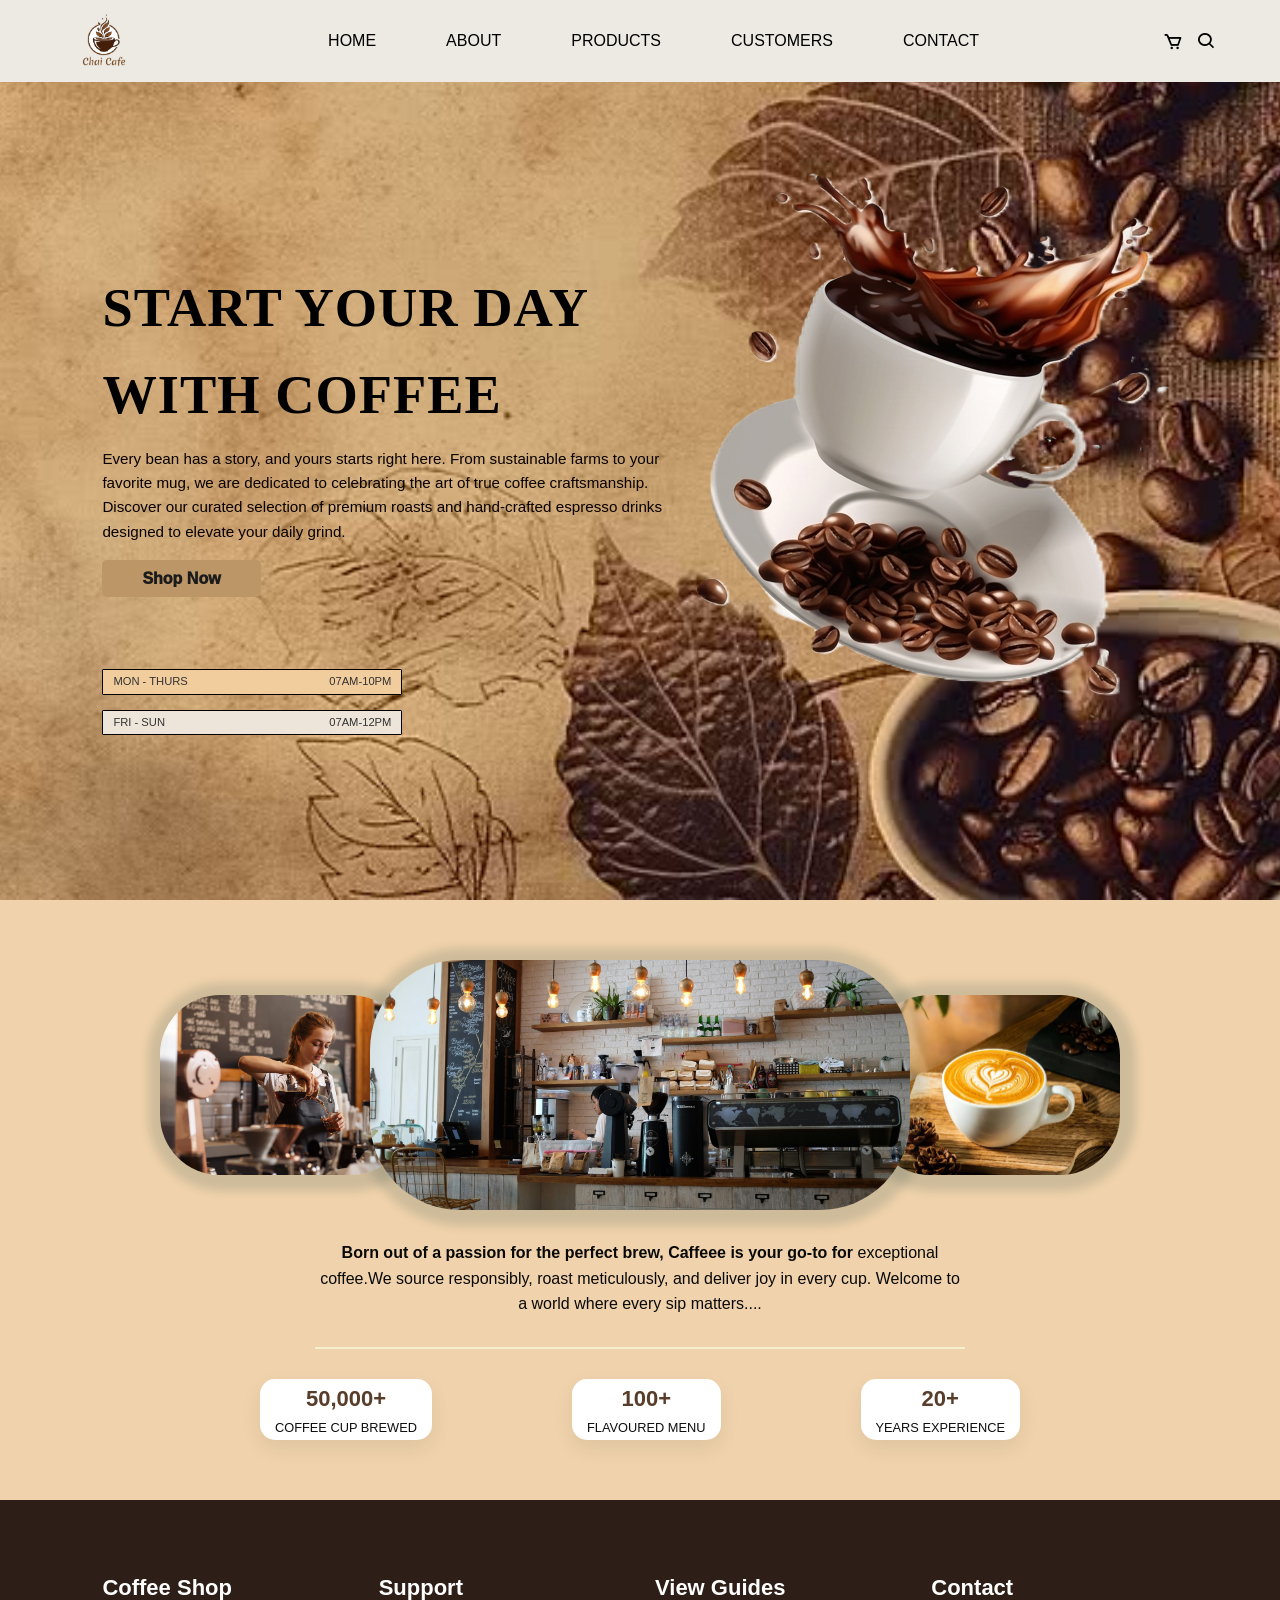
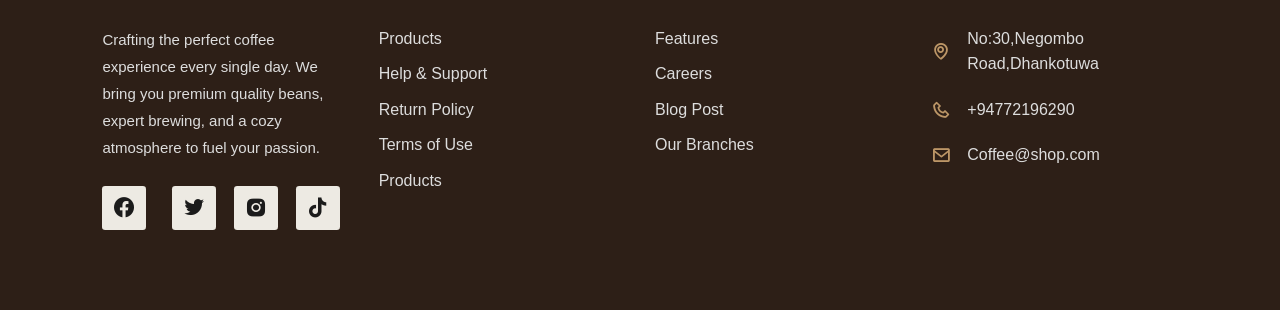
==== index.html @ ee3490d7 "Add files via upload" ====
<!DOCTYPE html>
<html lang="en">
<head>
    <meta charset="UTF-8">
    <meta name="viewport" content="width=device-width, initial-scale=1.0">
    <title>Responsive Coffee Shop Web Site </title>
    <link rel="stylesheet" href="style.css">
    <link rel="stylesheet"
    href="http://unpkg.com/boxicons@latest/css/boxicons.min.css">
</head>
<body>
   <!--Navbar-->
   <header>
     <a href="#" class="logo">
         <img src="img/logo.png" alt="">
     </a>
     <!--Menu Icon-->
     <i class='bx bx-menu' id="menu-icon"></i>
     <!--Links-->
     <ul class="navbar">
         <li><a href="home.html" class="active">Home</a></li>
         <li><a href="about.html">About</a></li>
         <li><a href="products.html">Products</a></li>
         <li><a href="customers.html">Customers</a></li>
         <li><a href="contact.html">Contact</a></li>
     </ul>
     <!--Icons-->
     <div class="header-icon">
         <i class='bx bx-cart' ></i>
         <i class='bx bx-search' id="Search-icon" ></i>
     </div>

     <!--search box-->
     <div class="search-box">
         <input type="search" placeholder="Search Here">
     </div>
   </header>
   <!--Home-->
   <section class="home" id="home">
     <div class="home-text">
         <h1>Start Your Day<br>with Coffee</h1>
         <p>Every bean has a story, and yours starts right here. From sustainable farms to your 
            favorite mug, we are dedicated to celebrating the art of true coffee craftsmanship. 
            Discover our curated selection of premium roasts and hand-crafted espresso drinks 
            designed to elevate your daily grind.</p>
         <a href="products.html" class="btn" >Shop Now</a><br><br><br><br>

         <div class="timing-container">
         <div class="time-row-1">
            <span class="day">MON - THURS</span>
            <span class="time">07AM-10PM</span>
        </div>

        <div class="time-row-2">
            <span class="day">FRI - SUN</span>
            <span class="time">07AM-12PM</span>
        </div>
        </div>
        
     </div>
     <div class="home-img">
        <img src="img/coffee cup.png" alt="">
     </div>
   </section>
   <!--stat section-->
   <section class="stat-section">
     <div class="img-group">
        <img src="img/left img.jpeg" class="side-img" alt="">
        <img src="img/center img.jpg" class="mid-img" alt="">
        <img src="img/right img.webp" class="side-img" alt="">
     </div>
     <div class="stat-dese"><p><strong>Born out of a passion for the perfect brew, Caffeee is your go-to 
        for</strong> exceptional coffee.We source responsibly, roast meticulously, and deliver joy 
        in every cup.  Welcome to a world where every sip matters....</p>
    </div>
     <div class="counters">
        <div class="box"><h3>50,000+</h3><p>Coffee Cup Brewed</p></div>
        <div class="box"><h3>100+</h3><p>Flavoured Menu</p></div>
        <div class="box"><h3>20+</h3><p>Years Experience</p></div>
     </div>
   </section>
   <!--Footer Section-->
   <section class="footer">
     <div class="footer-box">
         <h3>Coffee Shop</h3>
          <p>Crafting the perfect coffee experience every single day. We bring you premium quality 
            beans, expert brewing, and a cozy atmosphere to fuel your passion.
        </p>

          <div class="social">
            <a href="#"><i class='bx bxl-facebook-circle'></i><a>
            <a href="#"><i class='bx bxl-twitter'></i></a>
            <a href="#"><i class='bx bxl-instagram-alt' ></i></a>
            <a href="#"><i class='bx bxl-tiktok' ></i></a>
          </div>
       </div>

        <div class="footer-box">
            <h3>Support</h3>
            <li><a href="#">Products</a></li>
            <li><a href="#">Help & Support</a></li>
            <li><a href="#">Return Policy</a></li>
            <li><a href="#">Terms of Use</a></li>
            <li><a href="#">Products</a></li>
         </div>

        <div class="footer-box">
            <h3>View Guides</h3>
            <li><a href="#">Features</a></li>
            <li><a href="#">Careers</a></li>
            <li><a href="#">Blog Post</a></li>
            <li><a href="#">Our Branches</a></li>
        </div>

        <div class="footer-box">
            <h3>Contact</h3>
            <div class="contact">
                <span><i class='bx bx-map' ></i>No:30,Negombo Road,Dhankotuwa</span>
                <span><i class='bx bx-phone' ></i>+94772196290</span>
                <span><i class='bx bx-envelope' ></i>Coffee@shop.com</span>
            </div>
        </div>  
   </section>
   <script src="script.js"></script>
</body>
</html>
---- style.css ----
*{
    font-family: cursive;
    margin: 0;
    padding: 0;
    box-sizing: border-box;
    scroll-padding-top: 4rem;
    scroll-behavior: smooth;
    list-style: none;
    text-decoration: none;

}
:root{
    --main-color:#bc9667;
    --secondery-color:#edeae3;
    --text-color:#1b1b1b;
    --bg-color:#fff;

    --box-shadow: 2px 2px 10px 14px rgb(14 55 54 / 15%); 
}
section{
    padding: 50px 100px;
}
img{
    width: 100%;
}
body{
    color: var(--text-color);
    overflow-x: hidden;
}
header{
    position: fixed;
    width: 100%;
    top: 0;
    right: 0;
    z-index: 1000;
    display: flex;
    justify-content: space-between;
    align-items: center;
    padding: 1px 5%;
    background: var(--secondery-color);
    transition: 0.5s linear;
}
.logo img{
    width: 80px;
}
.navbar{
    display: flex;
    align-items: center;
    gap: 40px;
}
.navbar li{
    display: inline-block;
}
.navbar a{
    color: black;
    font-size: 16px;
    text-transform: uppercase;
    font-weight: 500;
    padding: 8px 15px;
}
.navbar a:hover{
    background-color: var(--main-color);
    border-radius: 0.2rem;
    transition: 0.5s all linear;
}
.header-icon{
    font-size: 20px;
    cursor: pointer;
    z-index: 10000;
    display: flex;
    column-gap: 0.8rem;
}
.header-icon .bx{
    color: black;
}
#menu-icon{
    color: var(--bg-color);
    font-size: 24px;
    z-index: 100001;
    cursor: pointer;
    display: none;
}
.search-box{
    position: absolute;
    top: -100%;
    left: 50%;
    transform: translate(-50%);
    background: var(--bg-color);
    width: 100%;
}
.search-box.active{
    top: 110%;
    box-shadow: var(--box-shadow);
    transition: 0.25s all linear;
}
.search-box input{
    padding: 20px;
    border: none;
    outline: none;
    width: 100%;
    font-size: 1rem;
    color: var(--main-color);
}
.search-box input::placeholder{
    font-size: 20px;
    font-weight: 500;
}
/*home*/
.home{
    width: 100%;
    min-height: 100vh;
    background: url(img/background\ 4.jpg);
    background-repeat: no-repeat;
    background-size: cover;
    background-position: center;
    display: grid;
    grid-template-columns: repeat(auto-fit,minmax(17rem,auto));
    align-items: center;
    gap: 1.5rem;
}
.home-text h1{
    font-size: 3.4rem;
    font-family: Cambria, Cochin, Georgia, Times, 'Times New Roman', serif;
    color: black;
    text-transform: uppercase;
    letter-spacing: 1px;
    margin-top: 100px;
}
.home-text p{
    font-size: 0.95rem;
    font-family: sans-serif;
    font: bold;
    color: rgb(8, 0, 0);
    margin: 0.5rem 0 1.4rem;
}
.btn{
    padding: 10px 40px;
    border-radius: 0.3rem;
    background-color: var(--main-color);
    color: var(--text-color);
    font-weight: 1000;
}
.btn:hover{
    background: #8a6f4b;
}
.timing-container{

    left: 100px;
    max-width: 300px;
    display: flex;
    flex-direction: column;
    gap: 15px;
}
.time-row-1{
    display: flex;
    justify-content: space-between;
    align-items: center;
    background-color: #f1cc9d;
    padding: 3px 10px;
    border-radius: 1px;
    border: 1px solid black;
    font-size: 0.7rem;
}
.time-row-2{
    display: flex;
    justify-content: space-between;
    align-items: center;
    background-color: #ede5da;
    padding: 3px 10px;
    border-radius: 1px;
    border: 1px solid black;
    font-size: 0.7rem;
}
.stat-section{
    background: #f0d3ac;
    padding: 60px 20px;
    text-align: center;
}
.img-group{
    display: flex;
    justify-content: center;
    align-items: center;
    margin-bottom: 30px;
}
.img-group img{
    object-fit: cover;
    box-shadow: var(--box-shadow);
}
.side-img{
    width: 250px;
    height: 180px;
    border-radius: 60px;
    z-index: 1;
    margin: 0px -40px;
}
.mid-img{
    width: 540px;
    height: 250px;
    border-radius: 90px;
    z-index: 90;
}
.stat-dese p{
    max-width: 650px;
    margin: 0 auto;
    font-size: 1rem;
    color: #090909;
    line-height: 1.6;
    border-bottom: 2px solid #f4f0cd;
    padding-bottom: 30px;
}
.counters {
    display: flex; 
    justify-content: space-around; 
    max-width: 900px;
    margin: 30px auto 0 auto;
}
.box h3 { 
    font-size: 2rem; 
    color: #5d3c03; 
    margin: 2px 10px ; 
}
.box p { 
    font-size: 0.8rem; 
    font: bold;
    color: #0f0f0f; 
    text-transform: uppercase; 
    margin: 2px 15px ; 
}
/*about*/
.about{
    display: grid;
    grid-template-columns: repeat(auto-fit,minmax(17rem,auto));
    gap: 3rem; 
    background-color:#eddfcc 
}
.about-img img{
    margin-top: 150px;
    width: 100%;
    height: 440px;
    border-radius: 2rem;  
}
.about-text h1{
    font-size: 1.9rem;
    margin-top: 80px;
    text-transform: uppercase;
    align-items: center;
    font-family:Georgia, 'Times New Roman', Times, serif;
}
.about-text h3{
    font-size: 1.5rem;
}
.about-text p{
    font-size: 0.938rem;
    margin: 0.8rem 0.1rem;
}
.vission-mission{
    margin:50px;
    padding: 60px,20px;
}
.vission-mission-text{
    display: flex;
    justify-content: center; 
    gap: 30px; 
    max-width: 1200px;
    margin: 0 auto;
}
.info-box{
    flex: 1;
    background-color: #e9df92fc;
    color: #0b0b0b;
    padding: 30px 40px;
    border-radius: 15px;
    text-align: center;
    box-shadow: var(--box-shadow);
}
.info-box h1{
    font-size: 1.5rem;
    font-weight: 700;
    text-transform: uppercase;
    font-family: 'Gill Sans', 'Gill Sans MT', Calibri, 'Trebuchet MS', sans-serif;
}
/*products*/
.page-title{
    margin-top: 80px;
    width: 100%;
    min-height: 400px;
    background-image: url('img/menu\ background\ 1.jpg');
    background-size: cover;
    background-position: center;
    background-repeat: no-repeat;
    display: flex;
    flex-direction: column;
    justify-content: center; 
    align-items:center;
    text-align:center;
    padding: 50px 20px
}
.page-title h1{
    gap: 1px;
    transform: scale(105%);
    font-size:42px;
    color:#a1450c;
    margin-bottom:5px;
    font-family:Georgia, 'Times New Roman', Times, serif;
}
.page-title p{
    font-size:15px;
    max-width: 1100px;
    margin: 50px auto;
    padding: 20px;
}
html{
    scroll-padding-top:90px;
}
body{
    background:#f8f6f2;
    color:#333;
    line-height:1.6;
}
img{
    width:100%;
    display:block;
}
section{
    padding:0px 8%
}
.category-tabs{
    padding:30px;
    display:flex;
    justify-content:center;
    flex-wrap:wrap;
    gap:15px;
}
.category-tabs a{
    background:#fff;
    color:#593d2b;
    padding:12px 22px;
    border-radius:30px;
    font-weight:500;
    transition:.3s;
    box-shadow:0 3px 10px rgba(0,0,0,.08);
}
.category-tabs a:hover{
    background:#bc9667;
    color:#fff;
}
.products{
    padding-top:60px;
}
.section-title{
    text-align:center;
    font-size:32px;
    margin-bottom:40px;
    color:#593d2b;
}
.product-container{
    display:grid;
    grid-template-columns:repeat(3, minmax(0, 1fr));
    gap:30px;
}
.box{
    background:#fff;
    border-radius:15px;
    overflow:hidden;
    box-shadow:0 8px 20px rgba(0,0,0,.08);
    transition:.35s;
}
.box:hover{
    transform:translateY(-8px);
}
.box img{
    width:100%;
    height:280px;
    object-fit:cover;
}
.box h3{
    font-size:22px;
    color:#593d2b;
}
.content{
    display:flex;
    justify-content:space-around;
    align-items:center;
    border-top:1px solid #eee;
    padding:5px;
}
.content span{
    background-color:#bc9667;
    color: black;
    padding: 2px 18px;
    border-radius: 6px;
}
.content a{
    background:#bc9667;
    color:#fff;
    padding:9px 18px;
    border-radius:6px;
    transition:.3s;
}
.content a:hover{
    background:#593d2b;
}
.product-container .box .content a{
    border: 2px solid var(--main-color);
    padding: 0 1rem;
    color: var(--text-color);
    border-radius: 4px;
    text-transform: uppercase;
}
.product-container .box .content a:hover{
    background-color: var(--main-color);
    color: var(--bg-color);
    transition: 1s all linear;
}


@media (max-width: 768px){
    .product-container{
        grid-template-columns: 1fr !important;
    }
}

/*customers*/
.reviews-page-container {
    max-width: 1100px;
    margin: 50px auto;
    padding: 20px;
}
.page-start {
    margin-top: 80px;
    width: 100%;
    min-height: 400px;
    background-image: url('img/cou.webp');
    background-size: cover;
    background-position: center;
    background-repeat: no-repeat;
    display: flex;
    flex-direction: column;
    padding:5rem 5%;
    font-size: 3rem;
    color: #b69908; 
    margin-bottom: 5px;
    line-height: 3rem;
    font-family:Georgia, 'Times New Roman', Times, serif;
}
.page-subtitle {
    text-align: center;
    color: #777;
    margin-bottom: 40px;
}
.rating-overview {
    display: flex;
    background: #ffffff;
    border-radius: 15px;
    padding: 30px;
    box-shadow: 0 4px 15px rgba(0,0,0,0.05);
    align-items: center;
    justify-content: space-between;
    margin-bottom: 40px;
    flex-wrap: wrap;
    gap: 20px;
}
.stat-box h2 {
    font-size: 3rem;
    margin: 0;
    color: #715105; 
}
.stars, .card-stars {
    color: #f39c12; 
    margin: 5px 0;
}

.stat-box p {
    margin: 5px 0 0 0;
    color: #777;
    font-size: 0.9rem;
}

.customers-container{
    display: grid;
    grid-template-columns: repeat(auto-fit,minmax(280px,auto));
    gap: 1.5rem;
    margin-top: 2rem;
}
.customers-container .box{
    display: flex;
    flex-direction: column;
    align-items: center; 
    text-align: center;
    
    box-shadow: var(--box-shadow);
    border-radius: 0.5rem;
    text-align: center;
}
.customers-container .box p{
    font-size: 0.938rem;
}
.customers-container .box h2{
    font-size: 1.2rem;
    font-style: 600;
    margin: 0.5rem 0.5rem;
}
.customers-container .box img{
    width: 100px;
    height: 100px;
    border-radius: 50%;
    object-fit: cover;
    align-items: center;
    justify-content: center; 

}
.customers-container .box:hover{
    background-color: var(--secondery-color);
    transform: scale(105%);
}
.stars .bx{
    color: var(--main-color);
}

/* Mobile Responsive */
@media (max-width: 768px) {
    .rating-overview {
        flex-direction: column;
        text-align: center;
    }
    .card-stars {
        position: static;
        margin-top: 5px;
    }
    .review-header {
        flex-direction: column;
        text-align: center;
    }
    .user-avatar {
        margin-right: 0;
        margin-bottom: 10px;
    }
}

/*contact*/
.contact-path{
    margin-top: 60px;
    width: 100%;
    min-height: 65vh;
    background:linear-gradient(rgba(0, 0, 0, 0.5), rgba(0, 0, 0, 0.5)), url(img/staff.png);
    background-repeat: no-repeat;
    background-size: cover;
    background-position: center;
    display: flex;
    justify-content: center;
    align-items: flex-end;
    padding-bottom: 20px;
    text-align: center;
}
.contact-banner h1{
    color: #ffba3a; 
    font-size: 3rem;
    font-weight: bold;
    margin-bottom: 5px;
    padding-bottom: 10px;

    border-bottom: 3px solid #ffba3a;
    display: inline-block;
}
.contact-banner p{
    color: #ffff;
    font-size: 1.3rem;
    margin-top: 20px;

}
.contact-section {
    background-color:#faf0c8;
    padding: 60px 20px;
    font-family: Arial, sans-serif;
}
.contact-container {
    display: flex;
    max-width: 1100px;
    margin: 0 auto;
    gap: 50px; 
}
.contact-info {
    flex: 1; 
}
.info-group {
    margin-bottom: 30px;
}
.info-group h3 {
    color: #683403;
    font-size: 1.2rem;
    margin-bottom: 10px;
}
.info-group p {
    color:black;
    line-height: 1.6;
    font-size: 0.95rem;
    margin-bottom: 8px;
}
.info-group p i {
    color: #875b04;
    margin-right: 10px;
    width: 15px;
}
.social-icons {
    display: flex;
    gap: 15px;
    margin-top: 10px;
}

.social-icons a {
    color: #916204;
    font-size: 1.6rem;
    text-decoration: none;
    transition: 0.3s;
}

.social-icons a:hover {
    color: #d09d38;
}
.contact-form-wrapper {
    flex: 1.5; 
}
.contact-form-wrapper h2 {
    font-size: 1.5rem;
    color: #333333;
    line-height: 1.4;
    margin-bottom: 10px;
    font-weight: normal;
}
.form-subtext {
    color: #666666;
    font-size: 0.95rem;
    margin-bottom: 30px;
}
.input-group {
    margin-bottom: 20px;
}
.input-group label {
    display: block;
    margin-bottom: 8px;
    color: #333333;
    font-weight: bold;
    font-size: 0.95rem;
}
.input-group input, 
.input-group textarea {
    width: 100%;
    padding: 12px;
    border: 1px solid #cccccc;
    border-radius: 4px;
    font-size: 0.95rem;
    color: #333333;
    outline: none;
    box-sizing: border-box;
}
.input-group input:focus, 
.input-group textarea:focus {
    border-color: #e85a29;
}
.submit-btn {
    background-color: #4a0505;
    color: #ffffff;
    border: none;
    padding: 12px 0;
    width: 100%;
    font-size: 1rem;
    font-weight: bold;
    cursor: pointer;
    border-radius: 4px;
    transition: 0.3s;
}

.submit-btn:hover {
    background-color: #300202;
}
@media (max-width: 768px) {
    .contact-container {
        flex-direction: column;
        gap: 30px;
    }
}
.footer{
    display: grid;
    grid-template-columns: repeat(auto-fit,minmax(240px,auto));
    gap: 1.5rem;
}
.footer-box h3{
    font-size: 1.2rem;
    font-weight: 600;
    margin-bottom: 10px;
}
.footer-box p{
    font-size: 0.938rem;
    margin-bottom: 10px
}
.social{
    display: flex;
    align-items: center;
    column-gap: 0.5rem;
}
.social a .bx{
    font-size: 24px;
    color: var(--text-color);
    padding: 10px;
    background: var(--secondery-color);
    border-radius: 0.2rem;
}
.social a .bx:hover{
    background: var(--main-color);
    color: var(--bg-color);
}
.footer{
    background:#2d1f17;
    color:#fff;
    display:grid;
    grid-template-columns:repeat(auto-fit,minmax(220px,1fr));
    gap:30px;
    padding:70px 8%;
}

.footer-box h3{
    font-size:22px;
    margin-bottom:20px;
    color:#fff;
}

.footer-box p{
    color:#ddd;
    line-height:1.8;
    margin-bottom:15px;
}

.footer-box a{
    display:block;
    color:#ddd;
    margin:10px 0;
    transition:.3s;
}

.footer-box a:hover{
    color:#bc9667;
    padding-left:6px;
}

.footer-box i{
    margin-right:10px;
    color:#bc9667;
}
.contact span {
    display: flex; 
    align-items: center;
    margin-bottom: 12px; 
    color: #ddd;
}
*{
    font-family:'Poppins',sans-serif;
}

/* Mobile Responsive */
@media (max-width: 768px) {
    .rating-overview {
        flex-direction: column;
        text-align: center;
    }
    .card-stars {
        position: static;
        margin-top: 5px;
    }
    .review-header {
        flex-direction: column;
        text-align: center;
    }
    .user-avatar {
        margin-right: 0;
        margin-bottom: 10px;
    }
}

/* Tablet */

@media (max-width:992px){

    section{
        padding:70px 5%;
    }

    .header{
        padding:18px 5%;
    }

    .navbar{
        gap:18px;
    }

    .navbar a{
        font-size:15px;
    }

    .page-title h1{
        font-size:34px;
    }

    .section-title{
        font-size:28px;
    }

    .box img{
        height:200px;
    }

}

/*Mobile*/ 

@media (max-width:768px){

    .header{
        flex-direction:column;
        gap:15px;
        padding:15px;
    }

    .logo img{
        width:60px;
    }

    .navbar{
        flex-wrap:wrap;
        justify-content:center;
        gap:12px;
    }

    .navbar a{
        font-size:15px;
    }

    .header-icon{
        gap:15px;
    }

    .page-title{
        margin-top:180px;
    }

    .page-title h1{
        font-size:30px;
    }

    .page-title p{
        font-size:15px;
    }

    .category-tabs{
        gap:10px;
    }

    .category-tabs a{
        padding:10px 18px;
        font-size:14px;
    }

    .product-container{
        grid-template-columns:repeat(auto-fit,minmax(220px,1fr));
    }

    .content{
        flex-direction:column;
        gap:12px;
    }

    .content a{
        width:100%;
        text-align:center;
    }

    .footer{
        text-align:center;
    }

    .social{
        justify-content:center;
    }

}

/*Small Mobile*/

@media (max-width:480px){

    html{
        font-size:90%;
    }

    section{
        padding:60px 20px;
    }

    .page-title{
        margin-top:200px;
    }

    .page-title h1{
        font-size:26px;
    }

    .section-title{
        font-size:24px;
    }

    .category-tabs{
        flex-direction:column;
        align-items:center;
    }

    .category-tabs a{
        width:220px;
        text-align:center;
    }

    .product-container{
        grid-template-columns:1fr;
    }

    .box img{
        height:220px;
    }

    .box h3{
        font-size:20px;
    }

    .content span{
        font-size:17px;
    }

    .content a{
        font-size:15px;
    }

}

/*Scrollbar*/

::-webkit-scrollbar{
    width:10px;
}

::-webkit-scrollbar-track{
    background:#f1f1f1;
}

::-webkit-scrollbar-thumb{
    background:#bc9667;
    border-radius:20px;
}

::-webkit-scrollbar-thumb:hover{
    background:#8b5e3c;
}

/*Selection*/

::selection{
    background:#bc9667;
    color:#fff;
}


.contact{
    display: flex;
    flex-direction: column;
    row-gap: 0.5rem;
}
.contact span{
    display: flex;
    align-items: center;
}
.contact i{
    font-size: 20px;
    margin-right: 1rem;
}
.copyright{
    padding: 20px;
    text-align: center;
    background: var(--secondery-color);
}
@keyframes hero {
    0%,100%{
        transform: translateY(0);
    }
    50%{
        transform: translateY(100px);
    }
}
.home-img img{
    animation-name: hero;
    animation-duration: 5s;
    animation-iteration-count: infinite;
    animation-timing-function: linear;
}
@media(max-width:1200px){
    header{
        padding: 16px 60px;
    }
    section{
        padding: 50px 60px;
    }
    .home-text h1{
        font-size: 2.8rem;
    }
    .img-group{
        flex-wrap: wrap;
    }
    .side-img{
        width: 200px;
        height: 160px;
    }
    .mid-img{
        width: 420px;
        height: 220px;
    }
    .vission-mission-text{
        gap: 20px;
        flex-wrap: wrap;
    }
}
@media(max-width:991px){
    header{
        padding:16px 4%;
    }
    section{
        padding:50px 4%;
    }
    .home{
        grid-template-columns: 1fr;
        padding-top: 120px;
    }
    .home-text h1{
        font-size: 2.2rem;
    }
    .home-img{
        max-width: 320px;
        justify-self: center;
    }
    .about{
        grid-template-columns: 1fr;
        align-items: center;
    }
    .about-img img{
        height: auto;
        max-height: 440px;
    }
    .product-container{
        grid-template-columns: repeat(2, minmax(0, 1fr));
    }
    .customers-container{
        grid-template-columns: repeat(2, minmax(0, 1fr));
    }
    .counters{
        flex-wrap: wrap;
        gap: 20px;
    }
    .vission-mission-text{
        flex-direction: column;
    }
}
@media(max-width:768px){
    header{
        padding:12px 4%;
    }
    #menu-icon{
        display: initial;
    }
    .navbar{
        position:absolute;
        top: -570px;
        left: 0;
        right: 0;
        display: none;
        flex-direction: column;
        background: var(--secondery-color);
        row-gap: 1.4rem;
        border: 1px solid black;
        padding: 20px;
        transition: 0.3s;
        text-align: center;
    }
    .navbar a{
        color: var(--text-color);
    }
    .navbar a:hover{
        color: var(--bg-color);
    }
    .navbar.active{
        display: flex;
        top: 100%;
    }
    .home-text h1{
        font-size: 2rem;
    }
    .img-group{
        display: grid;
        grid-template-columns: 1fr;
        gap: 15px;
    }
    .side-img,
    .mid-img{
        width: 100%;
        height: auto;
        margin: 0;
        border-radius: 30px;
    }
    .category-tabs{
        gap: 10px;
    }
    .tab-btn{
        padding: 10px 14px;
        font-size: 0.9rem;
    }
    .product-container,
    .customers-container,
    .footer{
        grid-template-columns: 1fr;
    }
    .contact-banner h1{
        font-size: 2.2rem;
    }
    .contact-banner p{
        font-size: 1rem;
    }
}
@media(max-width:480px){
    header{
        padding: 10px 4%;
    }
    section{
        padding: 40px 20px;
    }
    .logo img{
        width: 70px;
    }
    .home-text{
        padding-top: 15px;
    }
    .home-text h1{
        font-size: 1.7rem;
    }
    .home-text p{
        font-size: 0.85rem;
        font-weight: 300;
    }
    .btn{
        display: inline-block;
        padding: 10px 24px;
        text-align: center;
    }
    .timing-container{
        max-width: 100%;
    }
    .about-img{
        order: 2;
    }
    .about-text{
        text-align: center;
    }
    .about-text h2{
        font-size: 1.2rem;
    }
    .heading h2{
        font-size: 1.4rem;
    }
    .heading p{
        font-size: 1rem;
    }
    .product-container .box .content{
        flex-direction: column;
        gap: 0.5rem;
        align-items: flex-start;
    }
    .product-container .box .content span,
    .product-container .box .content a{
        width: 100%;
        text-align: center;
        padding: 8px 0.75rem;
    }
    .contact-path{
        min-height: 50vh;
        padding-bottom: 12px;
    }
}
@media(max-width:360px){
    header{
        padding: 11px 4%;
    }
    .logo img{
        width:45px
    }
    .home-text h1{
        font-size: 1.4rem;
    }
    .home-text p{
        font-size: 0.8rem;
        font-weight: 300;
    }
    .about-text h1{
        font-size: 1.5rem;
    }
    .about-text h3{
        font-size: 1.2rem;
    }
}
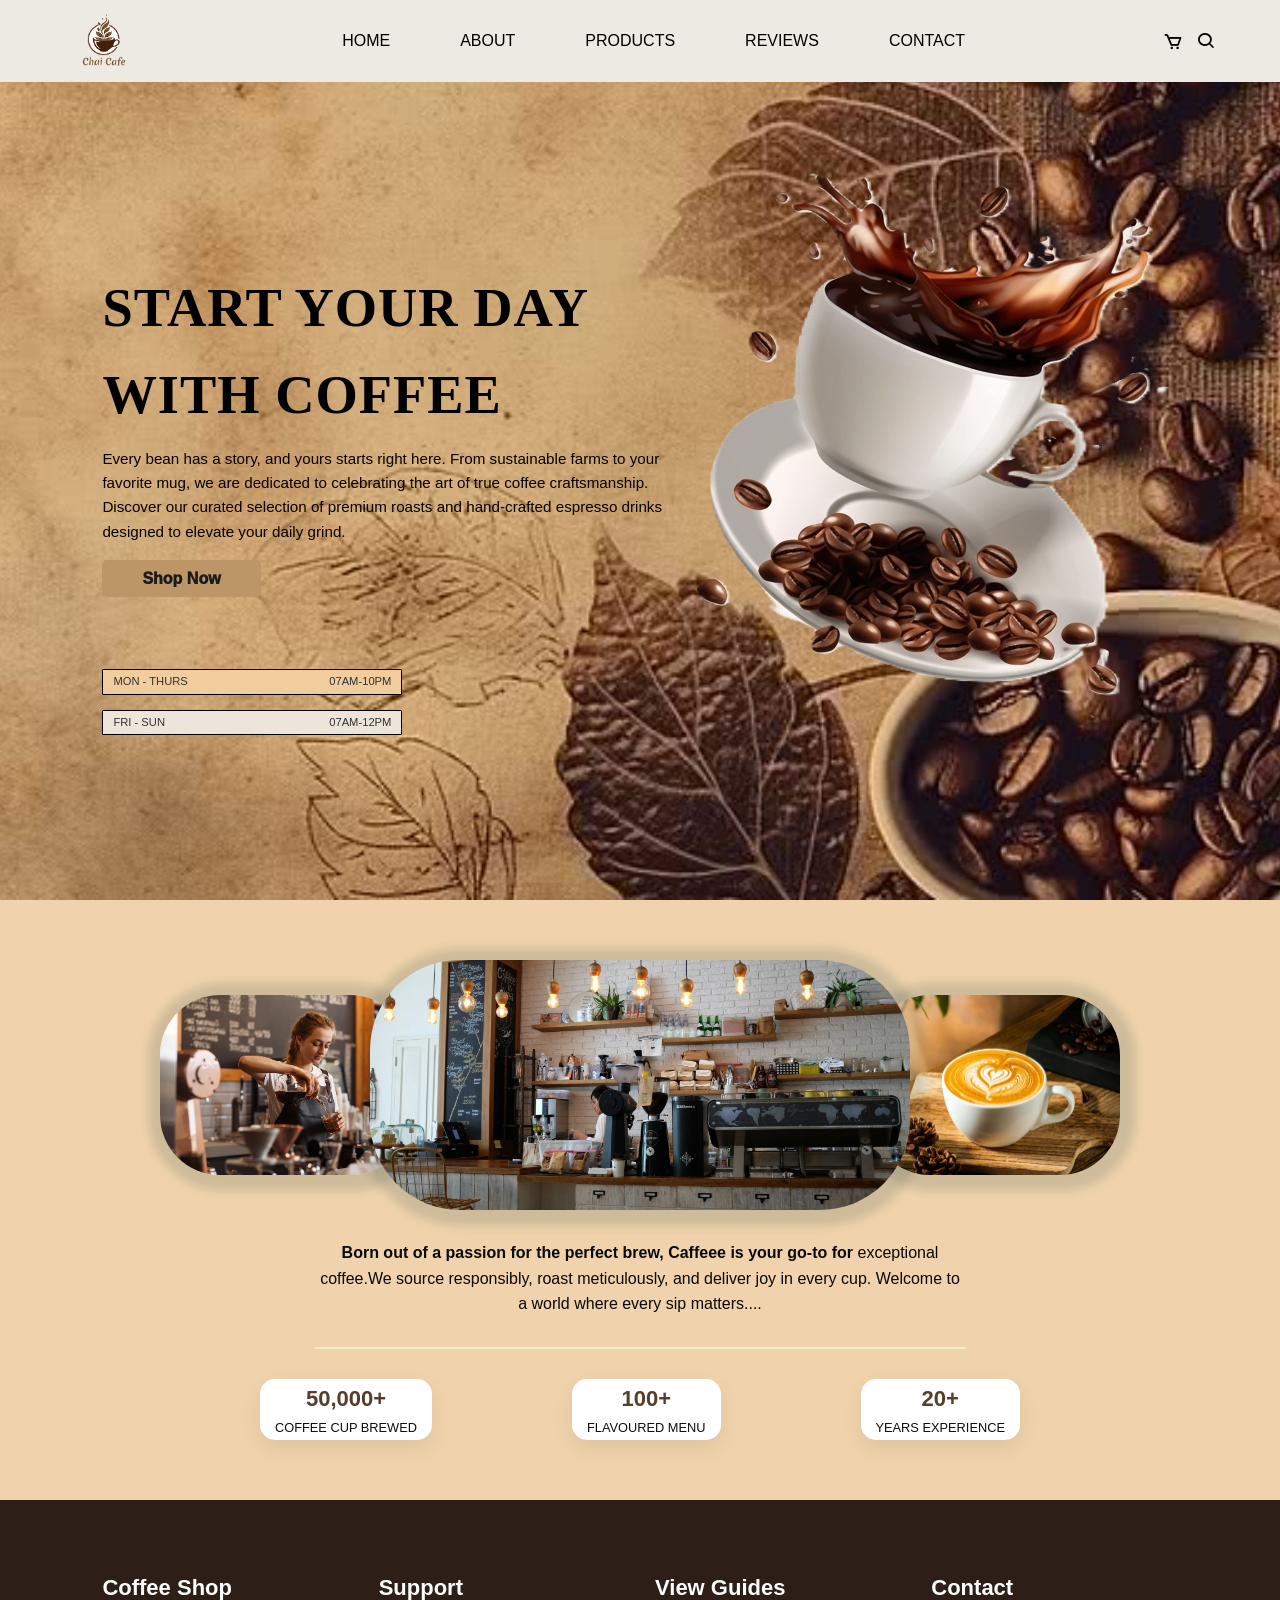
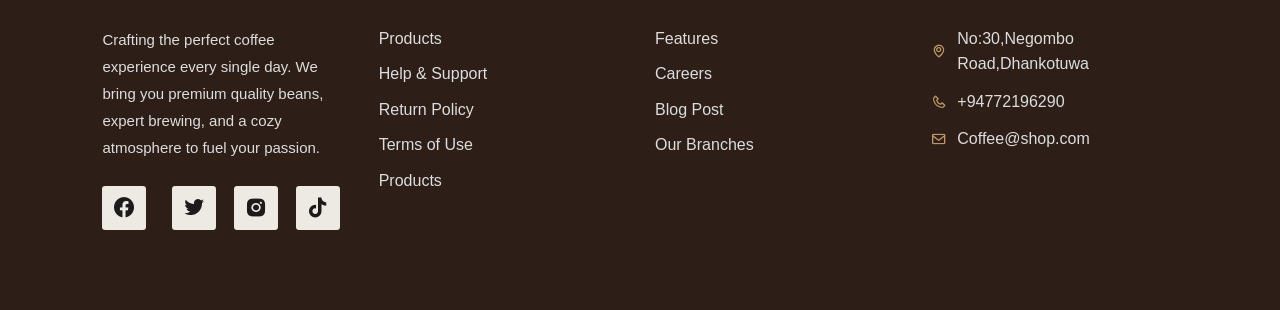
==== commit 33ae45b6: "Add files via upload" ====
--- a/index.html
+++ b/index.html
@@ -18,10 +18,10 @@
      <i class='bx bx-menu' id="menu-icon"></i>
      <!--Links-->
      <ul class="navbar">
-         <li><a href="home.html" class="active">Home</a></li>
+         <li><a href="index.html" class="active">Home</a></li>
          <li><a href="about.html">About</a></li>
          <li><a href="products.html">Products</a></li>
-         <li><a href="customers.html">Customers</a></li>
+         <li><a href="reviews.html">Reviews</a></li>
          <li><a href="contact.html">Contact</a></li>
      </ul>
      <!--Icons-->
--- a/style.css
+++ b/style.css
@@ -7,6 +7,7 @@
     scroll-behavior: smooth;
     list-style: none;
     text-decoration: none;
+    font-family:'Poppins',sans-serif;
 
 }
 :root{
@@ -226,6 +227,7 @@
     text-transform: uppercase; 
     margin: 2px 15px ; 
 }
+
 /*about*/
 .about{
     display: grid;
@@ -436,11 +438,12 @@
     background-repeat: no-repeat;
     display: flex;
     flex-direction: column;
-    padding:5rem 5%;
-    font-size: 3rem;
+    justify-content: center;
+    align-items: flex-start;
+    text-align:left;
+    padding:50px 20px;
+    font-size: 42px;
     color: #b69908; 
-    margin-bottom: 5px;
-    line-height: 3rem;
     font-family:Georgia, 'Times New Roman', Times, serif;
 }
 .page-subtitle {
@@ -471,7 +474,7 @@
 }
 
 .stat-box p {
-    margin: 5px 0 0 0;
+    margin: 5px ;
     color: #777;
     font-size: 0.9rem;
 }
@@ -517,26 +520,6 @@
     color: var(--main-color);
 }
 
-/* Mobile Responsive */
-@media (max-width: 768px) {
-    .rating-overview {
-        flex-direction: column;
-        text-align: center;
-    }
-    .card-stars {
-        position: static;
-        margin-top: 5px;
-    }
-    .review-header {
-        flex-direction: column;
-        text-align: center;
-    }
-    .user-avatar {
-        margin-right: 0;
-        margin-bottom: 10px;
-    }
-}
-
 /*contact*/
 .contact-path{
     margin-top: 60px;
@@ -673,12 +656,7 @@
 .submit-btn:hover {
     background-color: #300202;
 }
-@media (max-width: 768px) {
-    .contact-container {
-        flex-direction: column;
-        gap: 30px;
-    }
-}
+
 .footer{
     display: grid;
     grid-template-columns: repeat(auto-fit,minmax(240px,auto));
@@ -752,238 +730,6 @@
     margin-bottom: 12px; 
     color: #ddd;
 }
-*{
-    font-family:'Poppins',sans-serif;
-}
-
-/* Mobile Responsive */
-@media (max-width: 768px) {
-    .rating-overview {
-        flex-direction: column;
-        text-align: center;
-    }
-    .card-stars {
-        position: static;
-        margin-top: 5px;
-    }
-    .review-header {
-        flex-direction: column;
-        text-align: center;
-    }
-    .user-avatar {
-        margin-right: 0;
-        margin-bottom: 10px;
-    }
-}
-
-/* Tablet */
-
-@media (max-width:992px){
-
-    section{
-        padding:70px 5%;
-    }
-
-    .header{
-        padding:18px 5%;
-    }
-
-    .navbar{
-        gap:18px;
-    }
-
-    .navbar a{
-        font-size:15px;
-    }
-
-    .page-title h1{
-        font-size:34px;
-    }
-
-    .section-title{
-        font-size:28px;
-    }
-
-    .box img{
-        height:200px;
-    }
-
-}
-
-/*Mobile*/ 
-
-@media (max-width:768px){
-
-    .header{
-        flex-direction:column;
-        gap:15px;
-        padding:15px;
-    }
-
-    .logo img{
-        width:60px;
-    }
-
-    .navbar{
-        flex-wrap:wrap;
-        justify-content:center;
-        gap:12px;
-    }
-
-    .navbar a{
-        font-size:15px;
-    }
-
-    .header-icon{
-        gap:15px;
-    }
-
-    .page-title{
-        margin-top:180px;
-    }
-
-    .page-title h1{
-        font-size:30px;
-    }
-
-    .page-title p{
-        font-size:15px;
-    }
-
-    .category-tabs{
-        gap:10px;
-    }
-
-    .category-tabs a{
-        padding:10px 18px;
-        font-size:14px;
-    }
-
-    .product-container{
-        grid-template-columns:repeat(auto-fit,minmax(220px,1fr));
-    }
-
-    .content{
-        flex-direction:column;
-        gap:12px;
-    }
-
-    .content a{
-        width:100%;
-        text-align:center;
-    }
-
-    .footer{
-        text-align:center;
-    }
-
-    .social{
-        justify-content:center;
-    }
-
-}
-
-/*Small Mobile*/
-
-@media (max-width:480px){
-
-    html{
-        font-size:90%;
-    }
-
-    section{
-        padding:60px 20px;
-    }
-
-    .page-title{
-        margin-top:200px;
-    }
-
-    .page-title h1{
-        font-size:26px;
-    }
-
-    .section-title{
-        font-size:24px;
-    }
-
-    .category-tabs{
-        flex-direction:column;
-        align-items:center;
-    }
-
-    .category-tabs a{
-        width:220px;
-        text-align:center;
-    }
-
-    .product-container{
-        grid-template-columns:1fr;
-    }
-
-    .box img{
-        height:220px;
-    }
-
-    .box h3{
-        font-size:20px;
-    }
-
-    .content span{
-        font-size:17px;
-    }
-
-    .content a{
-        font-size:15px;
-    }
-
-}
-
-/*Scrollbar*/
-
-::-webkit-scrollbar{
-    width:10px;
-}
-
-::-webkit-scrollbar-track{
-    background:#f1f1f1;
-}
-
-::-webkit-scrollbar-thumb{
-    background:#bc9667;
-    border-radius:20px;
-}
-
-::-webkit-scrollbar-thumb:hover{
-    background:#8b5e3c;
-}
-
-/*Selection*/
-
-::selection{
-    background:#bc9667;
-    color:#fff;
-}
-
-
-.contact{
-    display: flex;
-    flex-direction: column;
-    row-gap: 0.5rem;
-}
-.contact span{
-    display: flex;
-    align-items: center;
-}
-.contact i{
-    font-size: 20px;
-    margin-right: 1rem;
-}
-.copyright{
-    padding: 20px;
-    text-align: center;
-    background: var(--secondery-color);
-}
 @keyframes hero {
     0%,100%{
         transform: translateY(0);
@@ -998,214 +744,125 @@
     animation-iteration-count: infinite;
     animation-timing-function: linear;
 }
-@media(max-width:1200px){
-    header{
-        padding: 16px 60px;
-    }
-    section{
-        padding: 50px 60px;
-    }
-    .home-text h1{
-        font-size: 2.8rem;
-    }
-    .img-group{
-        flex-wrap: wrap;
-    }
-    .side-img{
-        width: 200px;
-        height: 160px;
-    }
-    .mid-img{
-        width: 420px;
-        height: 220px;
-    }
-    .vission-mission-text{
-        gap: 20px;
-        flex-wrap: wrap;
-    }
-}
-@media(max-width:991px){
-    header{
-        padding:16px 4%;
-    }
-    section{
-        padding:50px 4%;
-    }
-    .home{
-        grid-template-columns: 1fr;
-        padding-top: 120px;
-    }
-    .home-text h1{
-        font-size: 2.2rem;
-    }
-    .home-img{
-        max-width: 320px;
-        justify-self: center;
-    }
-    .about{
-        grid-template-columns: 1fr;
-        align-items: center;
-    }
-    .about-img img{
-        height: auto;
-        max-height: 440px;
-    }
-    .product-container{
-        grid-template-columns: repeat(2, minmax(0, 1fr));
-    }
-    .customers-container{
-        grid-template-columns: repeat(2, minmax(0, 1fr));
-    }
-    .counters{
-        flex-wrap: wrap;
-        gap: 20px;
-    }
-    .vission-mission-text{
+
+/* MOBILE RESPONSIVE STYLES (Screen width 768px or less)*/
+@media (max-width: 768px) {
+    
+    header {
+        padding: 15px 5%; 
+        position: relative;
+    }
+    #menu-icon{
+        display:block;
+        font-size:28px;
+        color:#1b1b1b;
+        cursor:pointer;
+    }
+    .navbar {
+        position: absolute;
+        top: 100%;
+        left: 0;
+        width: 100%;
+        background-color: #2d1f17; 
+        display: none; 
         flex-direction: column;
-    }
-}
-@media(max-width:768px){
-    header{
-        padding:12px 4%;
-    }
-    #menu-icon{
-        display: initial;
-    }
-    .navbar{
-        position:absolute;
-        top: -570px;
-        left: 0;
-        right: 0;
-        display: none;
-        flex-direction: column;
-        background: var(--secondery-color);
-        row-gap: 1.4rem;
-        border: 1px solid black;
         padding: 20px;
-        transition: 0.3s;
-        text-align: center;
-    }
-    .navbar a{
-        color: var(--text-color);
-    }
-    .navbar a:hover{
-        color: var(--bg-color);
-    }
-    .navbar.active{
+        box-shadow: 0 5px 10px rgba(0,0,0,0.2);
+        gap: 10px;
+    } 
+    .navbar.active {
         display: flex;
-        top: 100%;
-    }
-    .home-text h1{
-        font-size: 2rem;
-    }
-    .img-group{
-        display: grid;
-        grid-template-columns: 1fr;
-        gap: 15px;
-    }
-    .side-img,
-    .mid-img{
-        width: 100%;
-        height: auto;
-        margin: 0;
-        border-radius: 30px;
-    }
-    .category-tabs{
-        gap: 10px;
-    }
-    .tab-btn{
-        padding: 10px 14px;
-        font-size: 0.9rem;
-    }
-    .product-container,
-    .customers-container,
-    .footer{
-        grid-template-columns: 1fr;
-    }
-    .contact-banner h1{
-        font-size: 2.2rem;
-    }
-    .contact-banner p{
-        font-size: 1rem;
-    }
-}
-@media(max-width:480px){
-    header{
-        padding: 10px 4%;
-    }
-    section{
-        padding: 40px 20px;
-    }
-    .logo img{
-        width: 70px;
-    }
-    .home-text{
-        padding-top: 15px;
-    }
-    .home-text h1{
-        font-size: 1.7rem;
-    }
-    .home-text p{
-        font-size: 0.85rem;
-        font-weight: 300;
-    }
-    .btn{
-        display: inline-block;
-        padding: 10px 24px;
-        text-align: center;
-    }
-    .timing-container{
-        max-width: 100%;
-    }
-    .about-img{
-        order: 2;
-    }
-    .about-text{
-        text-align: center;
-    }
-    .about-text h2{
-        font-size: 1.2rem;
-    }
-    .heading h2{
-        font-size: 1.4rem;
-    }
-    .heading p{
-        font-size: 1rem;
-    }
-    .product-container .box .content{
-        flex-direction: column;
-        gap: 0.5rem;
-        align-items: flex-start;
-    }
-    .product-container .box .content span,
-    .product-container .box .content a{
+    }
+    .navbar li{
+        display: block;
         width: 100%;
         text-align: center;
-        padding: 8px 0.75rem;
-    }
+    }
+    .navbar a {
+        display: block;
+        margin: 10px 0;
+        text-align: center;
+        font-size: 1.1rem;
+        color: #ffffff;
+        width: 100%;
+    }
+    .navbar a:hover{
+        background-color: var(--main-color);
+        color: #1b1b1b;
+    }
+    .home {
+        display: flex;
+        flex-direction: column;
+        text-align: center;
+        padding: 100px 5% 50px 5%;
+        min-height:60vh;
+        height: auto;
+    }
+
+    .home-text h1 {
+        font-size: 2.5rem; 
+        line-height: 1.2;
+    }
+
+    .home-text p {
+        font-size: 1rem;
+    }
+    .mid-img{
+        width:250px;
+        height:auto;
+        margin:0;
+        border-radius: 30px;
+    }
+    .side-img{
+        width:150px;
+        height:auto;
+        margin:0;
+        border-radius: 30px;
+        margin: 0px -10px;
+    }
+    .product-container, 
+    .about-container, 
+    .items-grid,
+    .customers-container {
+        grid-template-columns: 1fr !important; 
+        gap: 20px;
+        padding: 20px 5%;
+    }
+    .about {
+        flex-direction: column; 
+        text-align: center;
+        gap: 30px;
+    }
+    .page-title,
     .contact-path{
-        min-height: 50vh;
-        padding-bottom: 12px;
-    }
-}
-@media(max-width:360px){
-    header{
-        padding: 11px 4%;
-    }
-    .logo img{
-        width:45px
-    }
-    .home-text h1{
-        font-size: 1.4rem;
-    }
-    .home-text p{
-        font-size: 0.8rem;
-        font-weight: 300;
-    }
-    .about-text h1{
-        font-size: 1.5rem;
-    }
-    .about-text h3{
-        font-size: 1.2rem;
+        min-height: 250px;
+        background-position: center;
+        background-size: cover;
+        padding: 30px 20px;
+    }
+    .contact-container {
+        flex-direction: column;
+        text-align:left;
+        gap: 30px;
+    }
+    .page-start{
+        min-height: 250px;
+        background-position:center;
+        font-size: 28px;
+        line-height:1.2;
+        align-items: flex-start;
+        text-align: left;
+        padding: 30px 20px;
+    }
+    .footer {
+        grid-template-columns: 1fr !important; 
+        text-align:left;
+        padding: 40px 5%;
+    }
+    .footer-box {
+        margin-bottom: 25px;
+    }
+    .contact p, .contact span {
+        justify-content: left;
     }
 }
